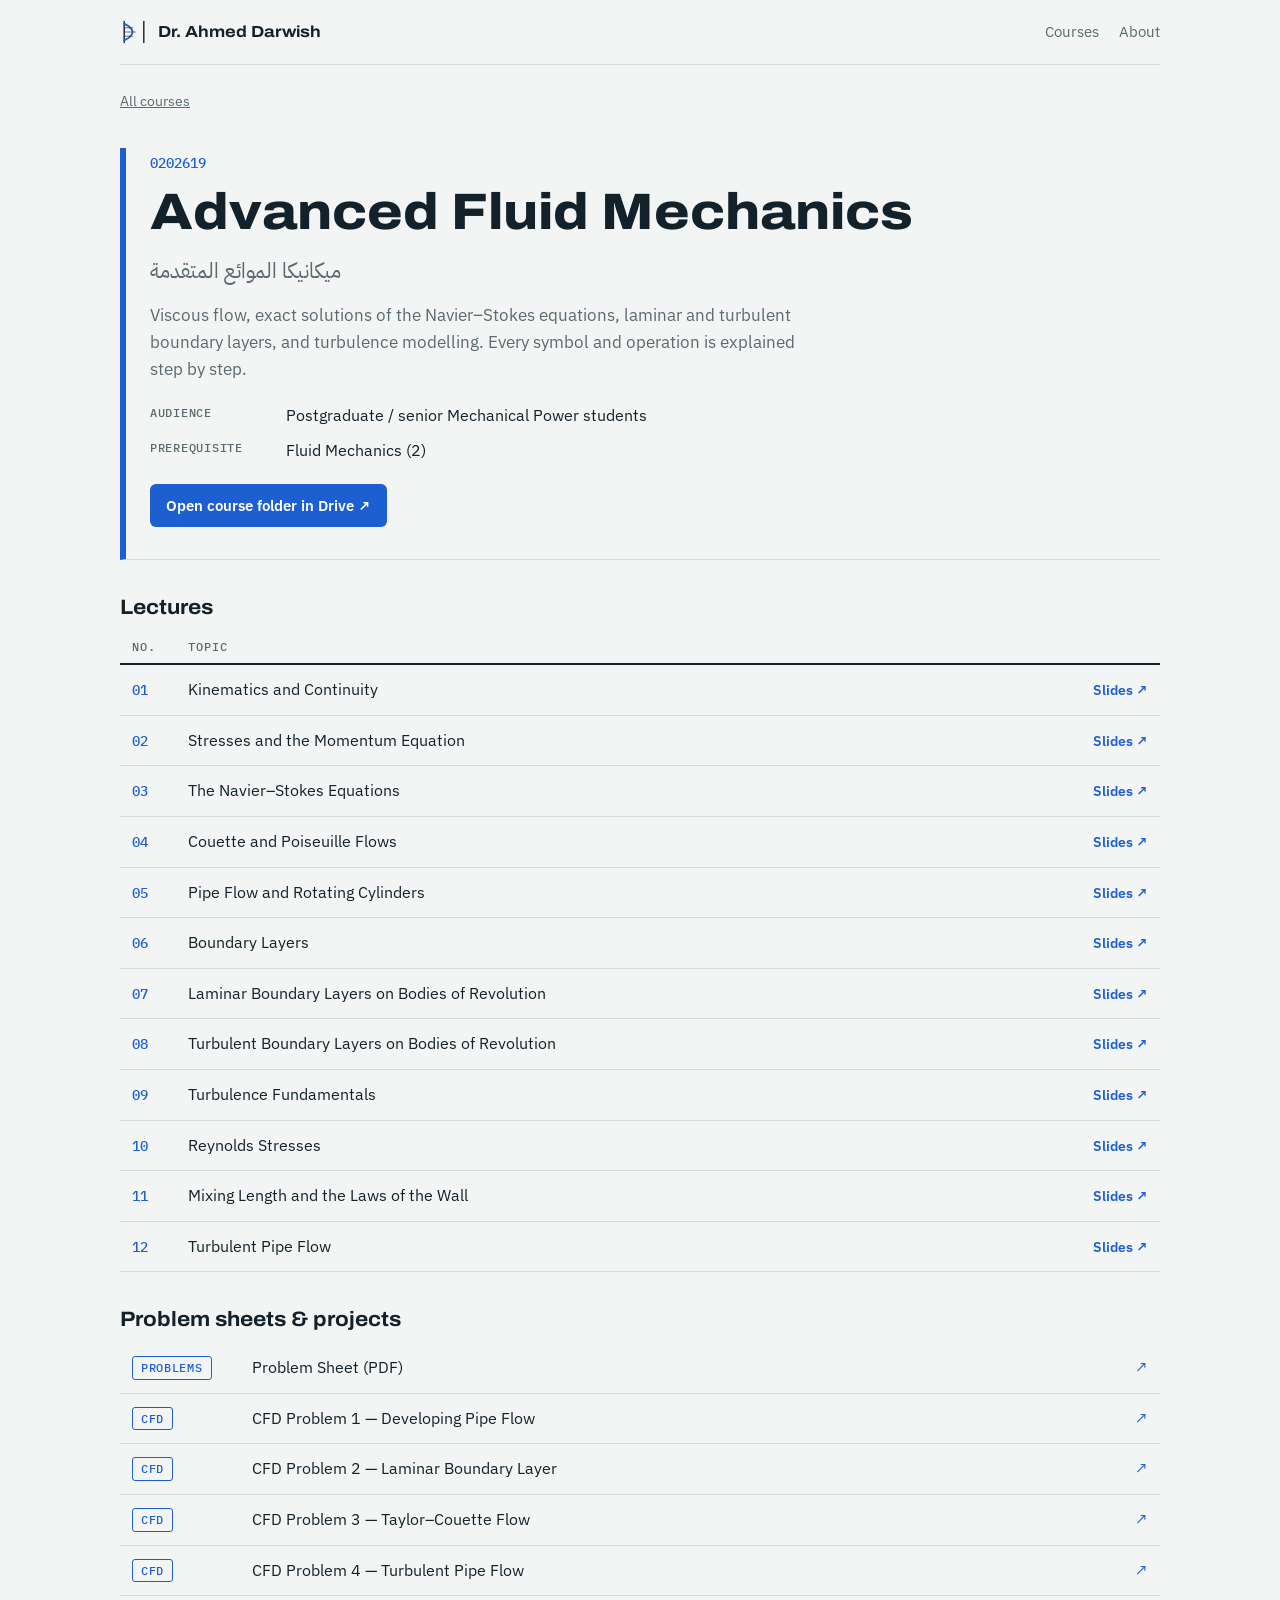
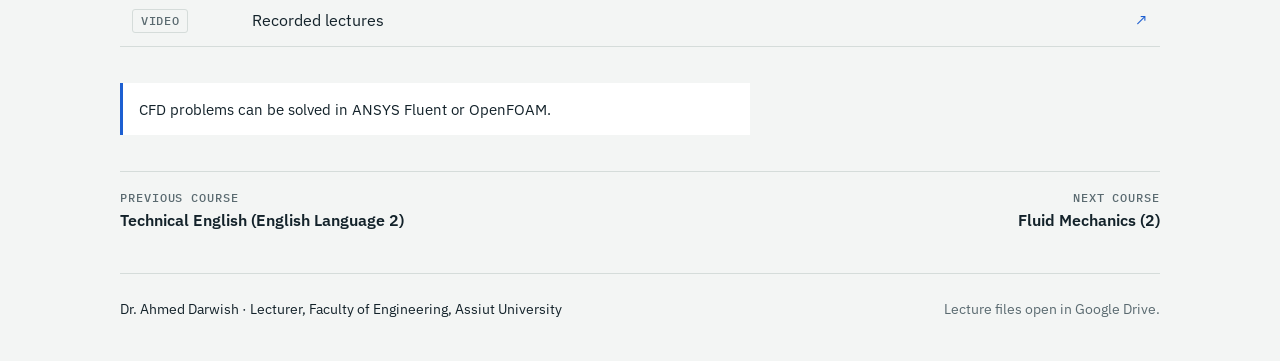
==== site/courses/advanced-fluid-mechanics.html @ e87729ba "Add teaching website source, built site and Pages workflow Co-Authored-By: Claude Opus 5.5 <noreply@" ====
<!DOCTYPE html>
<html lang="en">
<head>
<meta charset="utf-8">
<meta name="viewport" content="width=device-width, initial-scale=1">
<title>Advanced Fluid Mechanics — Dr. Ahmed Darwish</title>
<meta name="description" content="Teaching material by Dr. Ahmed Darwish: lecture slides, problem sheets and projects.">
<link rel="preconnect" href="https://fonts.googleapis.com">
<link rel="preconnect" href="https://fonts.gstatic.com" crossorigin>
<link href="https://fonts.googleapis.com/css2?family=Archivo:wdth,wght@100..125,500..800&family=IBM+Plex+Sans:wght@400;500;600&family=IBM+Plex+Mono:wght@400;500&family=IBM+Plex+Sans+Arabic:wght@400;500&display=swap" rel="stylesheet">
<link rel="stylesheet" href="../assets/style.css">
</head>
<body style="--course:#1d5fd1">
<header class="topbar">
  <a class="brand" href="../index.html"><svg class="logo" viewBox="0 0 40 40" aria-hidden="true">
<line x1="6" y1="5" x2="6" y2="35"/><line x1="34" y1="5" x2="34" y2="35"/>
<path d="M6 8 Q30 20 6 32" fill="none"/>
<g class="arrows"><line x1="6" y1="14" x2="18" y2="14"/><line x1="6" y1="20" x2="22" y2="20"/><line x1="6" y1="26" x2="18" y2="26"/></g>
</svg><span>Dr. Ahmed Darwish</span></a>
  <nav aria-label="Main"><a href="../index.html#courses">Courses</a><a href="../index.html#about">About</a></nav>
</header>
<main class="course">
<p class="crumb"><a href="../index.html#courses">All courses</a></p>
<section class="course-head">
  <p class="code">0202619</p>
  <h1>Advanced Fluid Mechanics</h1>
  <p class="ar big" lang="ar" dir="rtl">ميكانيكا الموائع المتقدمة</p>
  <p class="lede">Viscous flow, exact solutions of the Navier–Stokes equations, laminar and turbulent boundary layers, and turbulence modelling. Every symbol and operation is explained step by step.</p>
  <dl class="facts"><div><dt>Audience</dt><dd>Postgraduate / senior Mechanical Power students</dd></div><div><dt>Prerequisite</dt><dd>Fluid Mechanics (2)</dd></div></dl>
  <a class="btn" href="https://drive.google.com/drive/folders/11bUhw3XSJBJresugUp5Uxp3jfeWIfsGL" target="_blank" rel="noopener">Open course folder in Drive ↗</a>
</section>
<section><h2>Lectures</h2>
<div class="table-wrap"><table class="lectures"><thead><tr><th>No.</th><th>Topic</th><th><span class="sr">Open</span></th></tr></thead>
<tbody><tr><td class="num">01</td><td>Kinematics and Continuity</td>
<td class="act"><a href="https://drive.google.com/file/d/1ew68DriTiIOuog0fnSzXeYc1TGkYNE-W/view" target="_blank" rel="noopener">Slides <span aria-hidden="true">↗</span></a></td></tr><tr><td class="num">02</td><td>Stresses and the Momentum Equation</td>
<td class="act"><a href="https://drive.google.com/file/d/14wwGynDusBKqBQb92f4I6i-mfaVGS1e6/view" target="_blank" rel="noopener">Slides <span aria-hidden="true">↗</span></a></td></tr><tr><td class="num">03</td><td>The Navier–Stokes Equations</td>
<td class="act"><a href="https://drive.google.com/file/d/1sLDNKnH5BpZpvCQtr0Wip2yMdIEXwuG_/view" target="_blank" rel="noopener">Slides <span aria-hidden="true">↗</span></a></td></tr><tr><td class="num">04</td><td>Couette and Poiseuille Flows</td>
<td class="act"><a href="https://drive.google.com/file/d/16yXmWCnf-JcH9q3dFCY0iLqK0M65hTTX/view" target="_blank" rel="noopener">Slides <span aria-hidden="true">↗</span></a></td></tr><tr><td class="num">05</td><td>Pipe Flow and Rotating Cylinders</td>
<td class="act"><a href="https://drive.google.com/file/d/1oAgcf5UUbiU3sC-Rzp4ZI3-WsSZ0YrzI/view" target="_blank" rel="noopener">Slides <span aria-hidden="true">↗</span></a></td></tr><tr><td class="num">06</td><td>Boundary Layers</td>
<td class="act"><a href="https://drive.google.com/file/d/1IZ4vcUkQIcGLSa0U3z1fUcrT63YHScTL/view" target="_blank" rel="noopener">Slides <span aria-hidden="true">↗</span></a></td></tr><tr><td class="num">07</td><td>Laminar Boundary Layers on Bodies of Revolution</td>
<td class="act"><a href="https://drive.google.com/file/d/1vy6Q6HlUAB-jludCgNgxzDQm1ODmvFXj/view" target="_blank" rel="noopener">Slides <span aria-hidden="true">↗</span></a></td></tr><tr><td class="num">08</td><td>Turbulent Boundary Layers on Bodies of Revolution</td>
<td class="act"><a href="https://drive.google.com/file/d/1cnmg7hH6pHUTYI-PvD6zrrqTwQHMYBT1/view" target="_blank" rel="noopener">Slides <span aria-hidden="true">↗</span></a></td></tr><tr><td class="num">09</td><td>Turbulence Fundamentals</td>
<td class="act"><a href="https://drive.google.com/file/d/18GDTbffMKe_Qzs-ahc0ltrKVX7eGOZ9f/view" target="_blank" rel="noopener">Slides <span aria-hidden="true">↗</span></a></td></tr><tr><td class="num">10</td><td>Reynolds Stresses</td>
<td class="act"><a href="https://drive.google.com/file/d/1bZ6YWZshpPLJV1koSZtJ6Ax5LnKxWEcg/view" target="_blank" rel="noopener">Slides <span aria-hidden="true">↗</span></a></td></tr><tr><td class="num">11</td><td>Mixing Length and the Laws of the Wall</td>
<td class="act"><a href="https://drive.google.com/file/d/1piTNHMum9a11zHGkVBOFpydJX9JW4b6g/view" target="_blank" rel="noopener">Slides <span aria-hidden="true">↗</span></a></td></tr><tr><td class="num">12</td><td>Turbulent Pipe Flow</td>
<td class="act"><a href="https://drive.google.com/file/d/1P9Ga17GBz3F5vKu3Y5C9WY8Yhf3RL7bC/view" target="_blank" rel="noopener">Slides <span aria-hidden="true">↗</span></a></td></tr></tbody></table></div></section><section><h2>Problem sheets &amp; projects</h2><ul class="res"><li><a href="https://drive.google.com/file/d/1IWSfyA3PlT9DGsSz9E7iqzdOum_m0q5X/view" target="_blank" rel="noopener">
<span class="tag tag-sheet">Problems</span><span>Problem Sheet (PDF)</span><span class="go" aria-hidden="true">↗</span></a></li><li><a href="https://drive.google.com/file/d/1MZ0R9vrXBjq52ejvUZn-UW-We0mTLWNS/view" target="_blank" rel="noopener">
<span class="tag tag-cfd">CFD</span><span>CFD Problem 1 — Developing Pipe Flow</span><span class="go" aria-hidden="true">↗</span></a></li><li><a href="https://drive.google.com/file/d/1CsQqxKWqtESgtFBFrU7YpN6ANkUY7o42/view" target="_blank" rel="noopener">
<span class="tag tag-cfd">CFD</span><span>CFD Problem 2 — Laminar Boundary Layer</span><span class="go" aria-hidden="true">↗</span></a></li><li><a href="https://drive.google.com/file/d/1C6cXhDKFSXGO2Jwf-gHMmgPRPCBlCHUk/view" target="_blank" rel="noopener">
<span class="tag tag-cfd">CFD</span><span>CFD Problem 3 — Taylor–Couette Flow</span><span class="go" aria-hidden="true">↗</span></a></li><li><a href="https://drive.google.com/file/d/1yET71V_ahHrEBbxQkrdZu1G0imZaWlc1/view" target="_blank" rel="noopener">
<span class="tag tag-cfd">CFD</span><span>CFD Problem 4 — Turbulent Pipe Flow</span><span class="go" aria-hidden="true">↗</span></a></li><li><a href="https://drive.google.com/drive/folders/1GIkg6swN05qIl0M_qM_f2NYH1Y8rhRfA" target="_blank" rel="noopener">
<span class="tag tag-video">Video</span><span>Recorded lectures</span><span class="go" aria-hidden="true">↗</span></a></li></ul></section><p class="note">CFD problems can be solved in ANSYS Fluent or OpenFOAM.</p>
<nav class="pager" aria-label="Other courses">
  <a href="technical-english.html"><small>Previous course</small>Technical English (English Language 2)</a>
  <a href="fluid-mechanics-2.html" class="next"><small>Next course</small>Fluid Mechanics (2)</a>
</nav>
</main>
<footer class="foot">
  <p>Dr. Ahmed Darwish · Lecturer, Faculty of Engineering, Assiut University</p>
  <p class="muted">Lecture files open in Google Drive.</p>
</footer>
</body>
</html>
---- site/assets/style.css ----
/* Layout idea: a lab-notebook index. Hairline rules, mono codes in a left column,
   each course carries its own colour as a margin stripe. */
:root {
  --paper: #f3f5f4;
  --surface: #ffffff;
  --ink: #13222a;
  --muted: #5a6a70;
  --rule: #d5dcda;
  --accent: #1d5fd1;
  --course: var(--accent);
  --display: "Archivo", "Helvetica Neue", Arial, sans-serif;
  --body: "IBM Plex Sans", "Segoe UI", system-ui, sans-serif;
  --mono: "IBM Plex Mono", ui-monospace, Consolas, monospace;
  --arabic: "IBM Plex Sans Arabic", "Segoe UI", Tahoma, sans-serif;
  color-scheme: light;
}
@media (prefers-color-scheme: dark) {
  :root:not([data-theme="light"]) {
    --paper: #0f1719; --surface: #152125; --ink: #e4ecea; --muted: #94a5a9;
    --rule: #26363b; --accent: #7aa7ff; color-scheme: dark;
  }
  :root:not([data-theme="light"]) body { --course-text: color-mix(in srgb, var(--course) 55%, white); }
}
:root[data-theme="dark"] {
  --paper: #0f1719; --surface: #152125; --ink: #e4ecea; --muted: #94a5a9;
  --rule: #26363b; --accent: #7aa7ff; color-scheme: dark;
}
:root[data-theme="dark"] body { --course-text: color-mix(in srgb, var(--course) 55%, white); }

* { box-sizing: border-box; }
html { -webkit-text-size-adjust: 100%; }
body {
  margin: 0; background: var(--paper); color: var(--ink);
  font: 400 1rem/1.6 var(--body);
  --course-text: var(--course);
}
a { color: inherit; }
a:focus-visible { outline: 2px solid var(--course-text); outline-offset: 3px; border-radius: 2px; }
h1, h2, h3 { font-family: var(--display); text-wrap: balance; line-height: 1.1; margin: 0; }
.muted { color: var(--muted); }
.sr { position: absolute; width: 1px; height: 1px; overflow: hidden; clip: rect(0 0 0 0); }
.ar { font-family: var(--arabic); text-align: left; justify-self: start; }

.topbar, main, .foot { width: min(1040px, 100% - 32px); margin-inline: auto; }
.topbar {
  display: flex; justify-content: space-between; align-items: center; gap: 16px;
  padding: 18px 0; border-bottom: 1px solid var(--rule);
}
.brand { display: flex; align-items: center; gap: 10px; text-decoration: none; font: 700 1rem/1 var(--display); font-stretch: 112%; }
.logo { width: 28px; height: 28px; stroke: var(--ink); stroke-width: 2; stroke-linecap: round; }
.logo path { stroke: var(--course-text); stroke-width: 2.5; }
.logo .arrows { stroke-width: 1.4; opacity: .6; }
.topbar nav { display: flex; gap: 20px; font-size: .92rem; }
.topbar nav a { text-decoration: none; color: var(--muted); }
.topbar nav a:hover { color: var(--ink); }

/* Home */
.hero { padding: 56px 0 40px; display: grid; gap: 14px; max-width: 760px; }
.eyebrow { margin: 0; font: 500 .78rem/1 var(--mono); letter-spacing: .12em; text-transform: uppercase; color: var(--accent); }
.hero h1 { font-size: clamp(2.4rem, 6vw, 4rem); font-weight: 800; font-stretch: 118%; letter-spacing: -.01em; }
.role { margin: 0; font-size: 1.15rem; font-weight: 500; }
.lede { margin: 0; color: var(--muted); max-width: 65ch; font-size: 1.05rem; }
.phd { margin: 0; font-size: .92rem; color: var(--muted); border-left: 2px solid var(--accent); padding-left: 12px; }
.stats { display: flex; flex-wrap: wrap; gap: 40px; margin: 18px 0 0; }
.stats dt { font: 500 .75rem/1.3 var(--mono); text-transform: uppercase; letter-spacing: .08em; color: var(--muted); }
.stats dd { margin: 4px 0 0; font: 700 2.2rem/1 var(--display); font-variant-numeric: tabular-nums; }

.courses { padding: 24px 0 48px; border-top: 1px solid var(--rule); display: grid; gap: 28px; }
.courses > h2 { font-size: 1.6rem; font-stretch: 110%; }
.group h3 { font: 500 .78rem/1 var(--mono); text-transform: uppercase; letter-spacing: .1em; color: var(--muted); padding-bottom: 10px; border-bottom: 1px solid var(--rule); }
.course-list { list-style: none; margin: 0; padding: 0; }
.course-row {
  --course-text: var(--course);
  display: grid; grid-template-columns: 170px 1fr auto; gap: 20px; align-items: baseline;
  padding: 16px 12px 16px 16px; text-decoration: none; border-bottom: 1px solid var(--rule);
  border-left: 4px solid var(--course); transition: background .15s;
}
.course-row:hover { background: var(--surface); }
.course-row .code { font: 500 .85rem/1.3 var(--mono); color: var(--course-text); }
.course-row .name { display: grid; gap: 2px; }
.course-row strong { font: 650 1.12rem/1.25 var(--display); font-stretch: 105%; }
.course-row .ar { font-size: .95rem; color: var(--muted); }
.course-row em { font-style: normal; font-size: .9rem; color: var(--muted); }
.course-row .count { font: 400 .85rem/1 var(--mono); color: var(--muted); white-space: nowrap; font-variant-numeric: tabular-nums; }

/* Course page */
.course { padding-bottom: 40px; display: grid; gap: 36px; }
.crumb { margin: 24px 0 0; font-size: .9rem; }
.crumb a { color: var(--muted); }
.course-head { display: grid; gap: 14px; padding: 8px 0 32px 24px; border-left: 6px solid var(--course); border-bottom: 1px solid var(--rule); }
.course-head .code { margin: 0; font: 500 .9rem/1 var(--mono); color: var(--course-text); }
.course-head h1 { font-size: clamp(2rem, 5vw, 3.2rem); font-weight: 800; font-stretch: 112%; }
.ar.big { margin: 0; font-size: 1.3rem; color: var(--muted); }
.facts { display: grid; gap: 10px; margin: 6px 0 0; max-width: 760px; }
.facts div { display: grid; grid-template-columns: 120px 1fr; gap: 16px; }
.facts dt { font: 500 .78rem/1.6 var(--mono); text-transform: uppercase; letter-spacing: .06em; color: var(--muted); }
.facts dd { margin: 0; }
.btn {
  justify-self: start; margin-top: 6px; padding: 10px 16px; border-radius: 6px; text-decoration: none;
  background: var(--course); color: #fff; font-weight: 600; font-size: .92rem;
}
.btn:hover { filter: brightness(1.1); }
.course section > h2 { font-size: 1.3rem; font-stretch: 108%; margin-bottom: 12px; }

.table-wrap { overflow-x: auto; }
.lectures { width: 100%; border-collapse: collapse; }
.lectures th { text-align: left; font: 500 .75rem/1 var(--mono); text-transform: uppercase; letter-spacing: .08em; color: var(--muted); padding: 10px 12px; border-bottom: 2px solid var(--ink); }
.lectures td { padding: 12px; border-bottom: 1px solid var(--rule); vertical-align: baseline; }
.lectures tr:hover td { background: var(--surface); }
.lectures .num { font: 500 .9rem/1 var(--mono); color: var(--course-text); width: 56px; font-variant-numeric: tabular-nums; }
.lectures .act { text-align: right; white-space: nowrap; }
.lectures .act a { font-weight: 600; font-size: .9rem; color: var(--course-text); text-decoration: none; }
.lectures .act a:hover { text-decoration: underline; }

.res { list-style: none; margin: 0; padding: 0; display: grid; gap: 0; }
.res a { display: grid; grid-template-columns: 104px 1fr auto; gap: 16px; align-items: center; padding: 12px; border-bottom: 1px solid var(--rule); text-decoration: none; }
.res a:hover { background: var(--surface); }
.res .go { color: var(--course-text); }
.tag { font: 500 .72rem/1 var(--mono); text-transform: uppercase; letter-spacing: .06em; padding: 5px 8px; border-radius: 3px; border: 1px solid var(--rule); color: var(--muted); justify-self: start; }
.tag-cfd, .tag-sheet { border-color: var(--course); color: var(--course-text); }
.note { margin: 0; padding: 14px 16px; background: var(--surface); border-left: 3px solid var(--course); font-size: .95rem; max-width: 70ch; }

.pager { display: grid; grid-template-columns: 1fr 1fr; gap: 16px; border-top: 1px solid var(--rule); padding-top: 20px; }
.pager a { text-decoration: none; display: grid; gap: 4px; font-weight: 600; }
.pager .next { text-align: right; }
.pager small { font: 500 .72rem/1 var(--mono); text-transform: uppercase; letter-spacing: .08em; color: var(--muted); }

.foot { padding: 24px 0 40px; border-top: 1px solid var(--rule); font-size: .88rem; display: flex; flex-wrap: wrap; justify-content: space-between; gap: 8px; }
.foot p { margin: 0; }

@media (max-width: 640px) {
  .course-row { grid-template-columns: 1fr; gap: 6px; }
  .facts div { grid-template-columns: 1fr; gap: 2px; }
  .res a { grid-template-columns: 1fr auto; }
  .res .tag { grid-column: 1 / -1; }
  .stats { gap: 24px; }
  .pager { grid-template-columns: 1fr; }
  .pager .next { text-align: left; }
}
@media (prefers-reduced-motion: reduce) { * { transition: none !important; } }
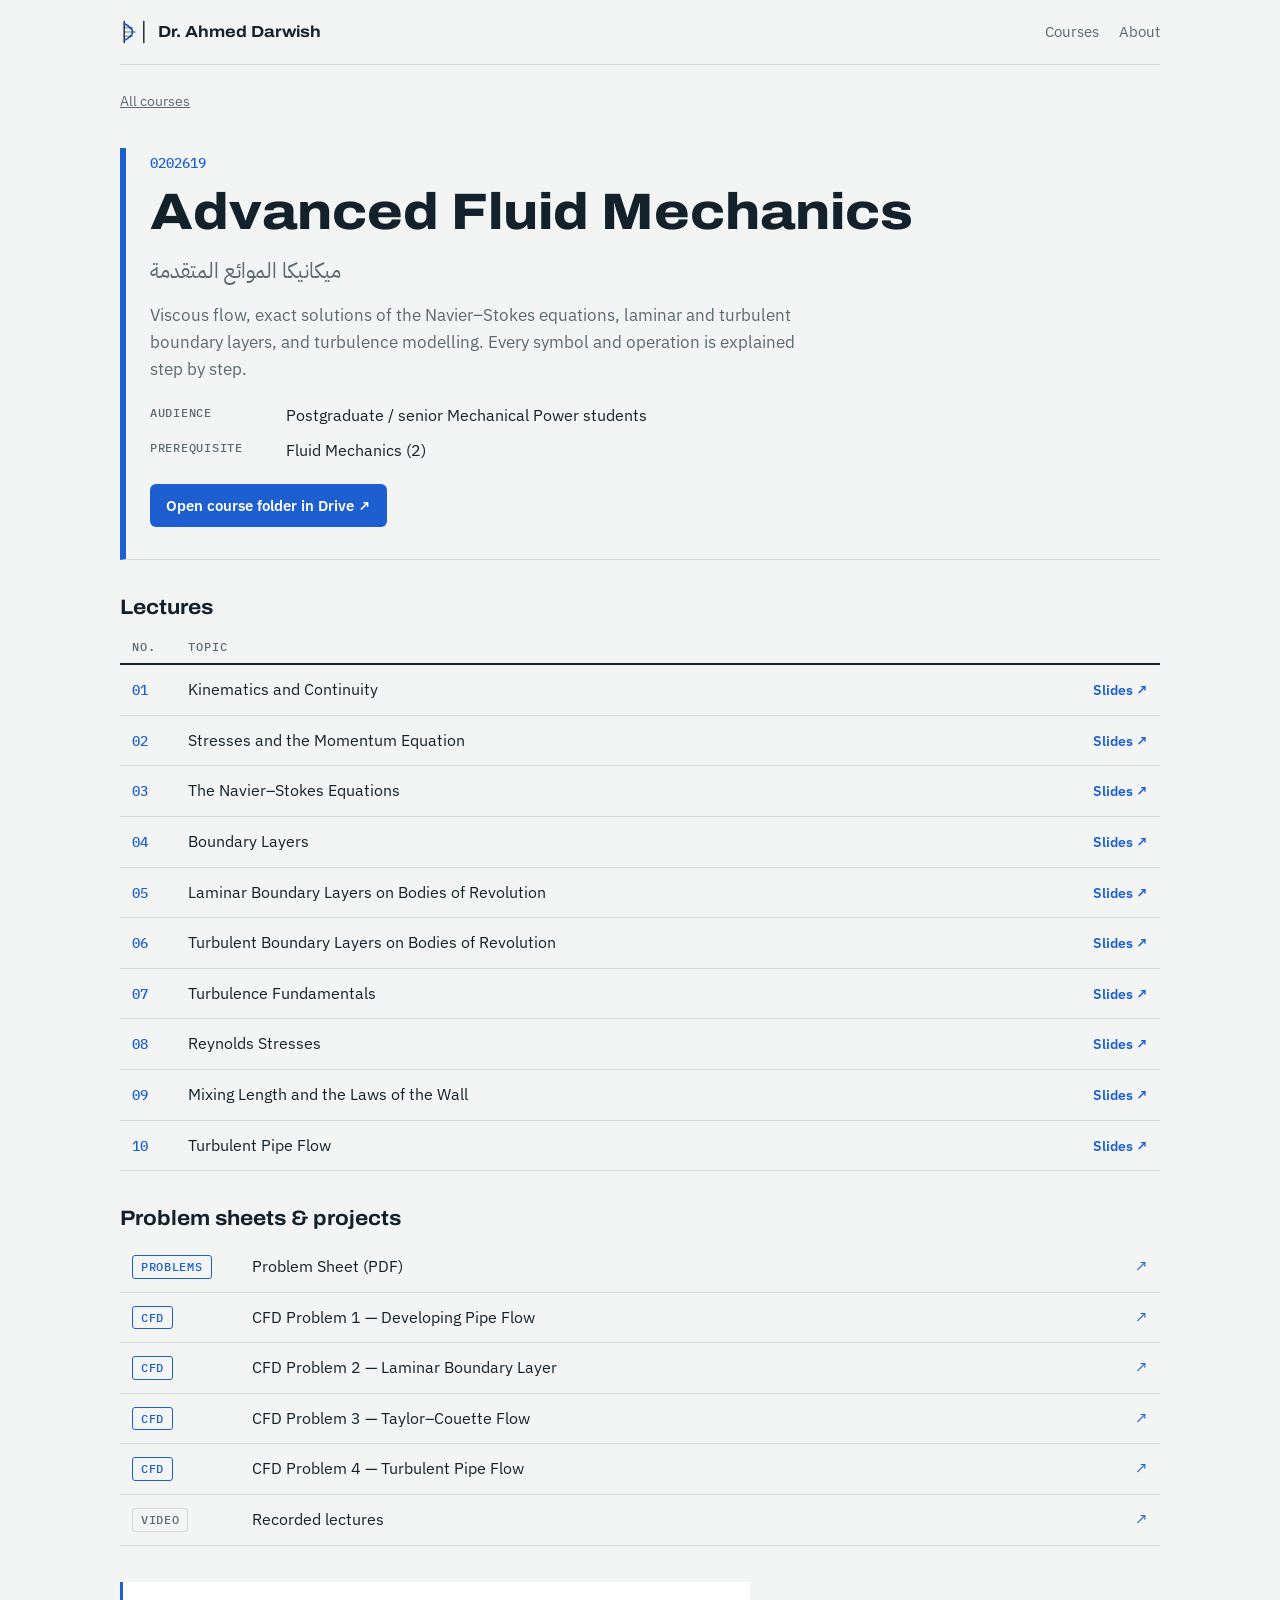
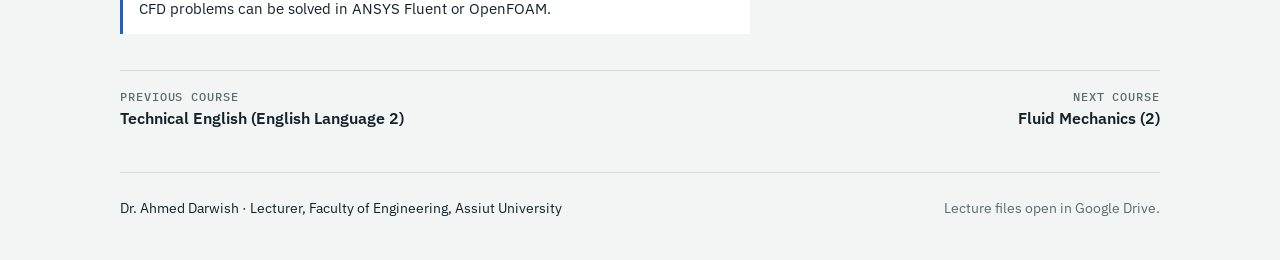
==== commit 811a543e: "Remove animated lecture decks (AFM lectures 4 and 5) from the site Co-Authored-By: Claude Opus 5.5 <" ====
--- a/site/courses/advanced-fluid-mechanics.html
+++ b/site/courses/advanced-fluid-mechanics.html
@@ -34,15 +34,13 @@
 <tbody><tr><td class="num">01</td><td>Kinematics and Continuity</td>
 <td class="act"><a href="https://drive.google.com/file/d/1ew68DriTiIOuog0fnSzXeYc1TGkYNE-W/view" target="_blank" rel="noopener">Slides <span aria-hidden="true">↗</span></a></td></tr><tr><td class="num">02</td><td>Stresses and the Momentum Equation</td>
 <td class="act"><a href="https://drive.google.com/file/d/14wwGynDusBKqBQb92f4I6i-mfaVGS1e6/view" target="_blank" rel="noopener">Slides <span aria-hidden="true">↗</span></a></td></tr><tr><td class="num">03</td><td>The Navier–Stokes Equations</td>
-<td class="act"><a href="https://drive.google.com/file/d/1sLDNKnH5BpZpvCQtr0Wip2yMdIEXwuG_/view" target="_blank" rel="noopener">Slides <span aria-hidden="true">↗</span></a></td></tr><tr><td class="num">04</td><td>Couette and Poiseuille Flows</td>
-<td class="act"><a href="https://drive.google.com/file/d/16yXmWCnf-JcH9q3dFCY0iLqK0M65hTTX/view" target="_blank" rel="noopener">Slides <span aria-hidden="true">↗</span></a></td></tr><tr><td class="num">05</td><td>Pipe Flow and Rotating Cylinders</td>
-<td class="act"><a href="https://drive.google.com/file/d/1oAgcf5UUbiU3sC-Rzp4ZI3-WsSZ0YrzI/view" target="_blank" rel="noopener">Slides <span aria-hidden="true">↗</span></a></td></tr><tr><td class="num">06</td><td>Boundary Layers</td>
-<td class="act"><a href="https://drive.google.com/file/d/1IZ4vcUkQIcGLSa0U3z1fUcrT63YHScTL/view" target="_blank" rel="noopener">Slides <span aria-hidden="true">↗</span></a></td></tr><tr><td class="num">07</td><td>Laminar Boundary Layers on Bodies of Revolution</td>
-<td class="act"><a href="https://drive.google.com/file/d/1vy6Q6HlUAB-jludCgNgxzDQm1ODmvFXj/view" target="_blank" rel="noopener">Slides <span aria-hidden="true">↗</span></a></td></tr><tr><td class="num">08</td><td>Turbulent Boundary Layers on Bodies of Revolution</td>
-<td class="act"><a href="https://drive.google.com/file/d/1cnmg7hH6pHUTYI-PvD6zrrqTwQHMYBT1/view" target="_blank" rel="noopener">Slides <span aria-hidden="true">↗</span></a></td></tr><tr><td class="num">09</td><td>Turbulence Fundamentals</td>
-<td class="act"><a href="https://drive.google.com/file/d/18GDTbffMKe_Qzs-ahc0ltrKVX7eGOZ9f/view" target="_blank" rel="noopener">Slides <span aria-hidden="true">↗</span></a></td></tr><tr><td class="num">10</td><td>Reynolds Stresses</td>
-<td class="act"><a href="https://drive.google.com/file/d/1bZ6YWZshpPLJV1koSZtJ6Ax5LnKxWEcg/view" target="_blank" rel="noopener">Slides <span aria-hidden="true">↗</span></a></td></tr><tr><td class="num">11</td><td>Mixing Length and the Laws of the Wall</td>
-<td class="act"><a href="https://drive.google.com/file/d/1piTNHMum9a11zHGkVBOFpydJX9JW4b6g/view" target="_blank" rel="noopener">Slides <span aria-hidden="true">↗</span></a></td></tr><tr><td class="num">12</td><td>Turbulent Pipe Flow</td>
+<td class="act"><a href="https://drive.google.com/file/d/1sLDNKnH5BpZpvCQtr0Wip2yMdIEXwuG_/view" target="_blank" rel="noopener">Slides <span aria-hidden="true">↗</span></a></td></tr><tr><td class="num">04</td><td>Boundary Layers</td>
+<td class="act"><a href="https://drive.google.com/file/d/1IZ4vcUkQIcGLSa0U3z1fUcrT63YHScTL/view" target="_blank" rel="noopener">Slides <span aria-hidden="true">↗</span></a></td></tr><tr><td class="num">05</td><td>Laminar Boundary Layers on Bodies of Revolution</td>
+<td class="act"><a href="https://drive.google.com/file/d/1vy6Q6HlUAB-jludCgNgxzDQm1ODmvFXj/view" target="_blank" rel="noopener">Slides <span aria-hidden="true">↗</span></a></td></tr><tr><td class="num">06</td><td>Turbulent Boundary Layers on Bodies of Revolution</td>
+<td class="act"><a href="https://drive.google.com/file/d/1cnmg7hH6pHUTYI-PvD6zrrqTwQHMYBT1/view" target="_blank" rel="noopener">Slides <span aria-hidden="true">↗</span></a></td></tr><tr><td class="num">07</td><td>Turbulence Fundamentals</td>
+<td class="act"><a href="https://drive.google.com/file/d/18GDTbffMKe_Qzs-ahc0ltrKVX7eGOZ9f/view" target="_blank" rel="noopener">Slides <span aria-hidden="true">↗</span></a></td></tr><tr><td class="num">08</td><td>Reynolds Stresses</td>
+<td class="act"><a href="https://drive.google.com/file/d/1bZ6YWZshpPLJV1koSZtJ6Ax5LnKxWEcg/view" target="_blank" rel="noopener">Slides <span aria-hidden="true">↗</span></a></td></tr><tr><td class="num">09</td><td>Mixing Length and the Laws of the Wall</td>
+<td class="act"><a href="https://drive.google.com/file/d/1piTNHMum9a11zHGkVBOFpydJX9JW4b6g/view" target="_blank" rel="noopener">Slides <span aria-hidden="true">↗</span></a></td></tr><tr><td class="num">10</td><td>Turbulent Pipe Flow</td>
 <td class="act"><a href="https://drive.google.com/file/d/1P9Ga17GBz3F5vKu3Y5C9WY8Yhf3RL7bC/view" target="_blank" rel="noopener">Slides <span aria-hidden="true">↗</span></a></td></tr></tbody></table></div></section><section><h2>Problem sheets &amp; projects</h2><ul class="res"><li><a href="https://drive.google.com/file/d/1IWSfyA3PlT9DGsSz9E7iqzdOum_m0q5X/view" target="_blank" rel="noopener">
 <span class="tag tag-sheet">Problems</span><span>Problem Sheet (PDF)</span><span class="go" aria-hidden="true">↗</span></a></li><li><a href="https://drive.google.com/file/d/1MZ0R9vrXBjq52ejvUZn-UW-We0mTLWNS/view" target="_blank" rel="noopener">
 <span class="tag tag-cfd">CFD</span><span>CFD Problem 1 — Developing Pipe Flow</span><span class="go" aria-hidden="true">↗</span></a></li><li><a href="https://drive.google.com/file/d/1CsQqxKWqtESgtFBFrU7YpN6ANkUY7o42/view" target="_blank" rel="noopener">
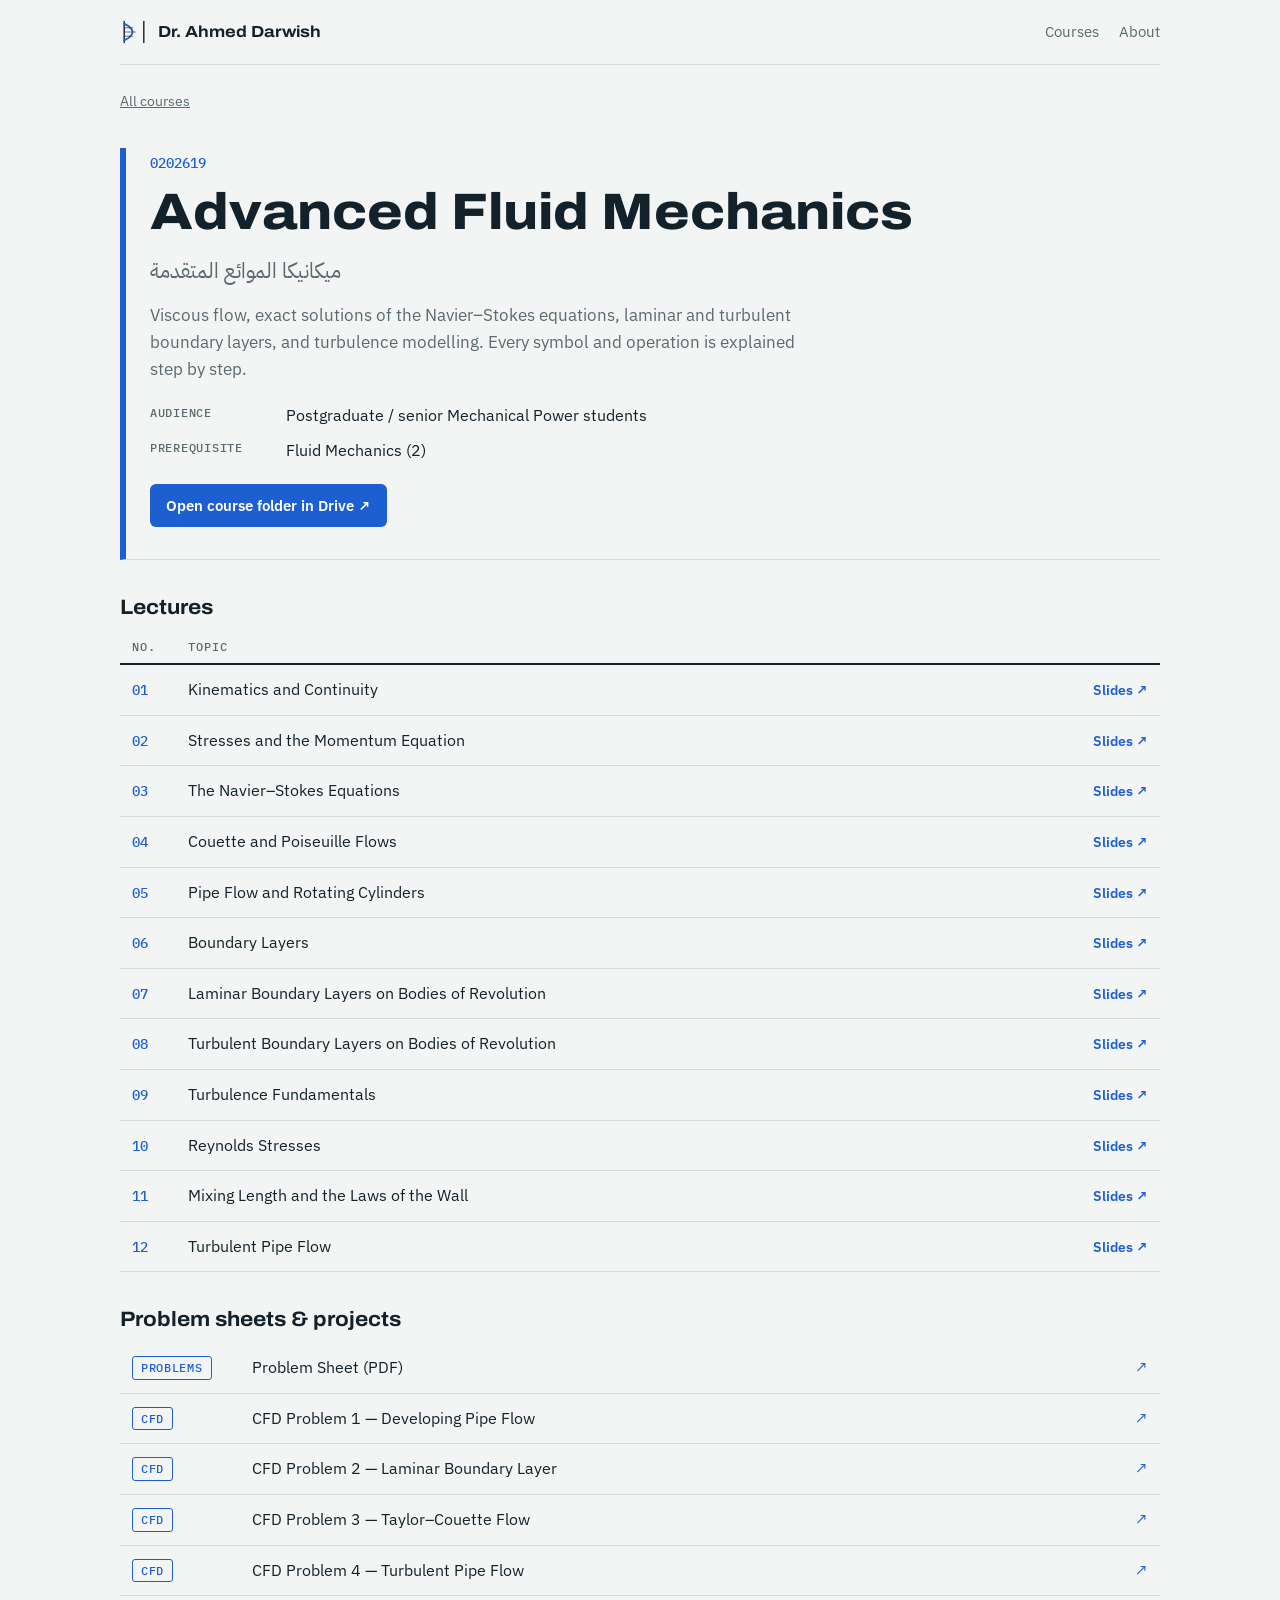
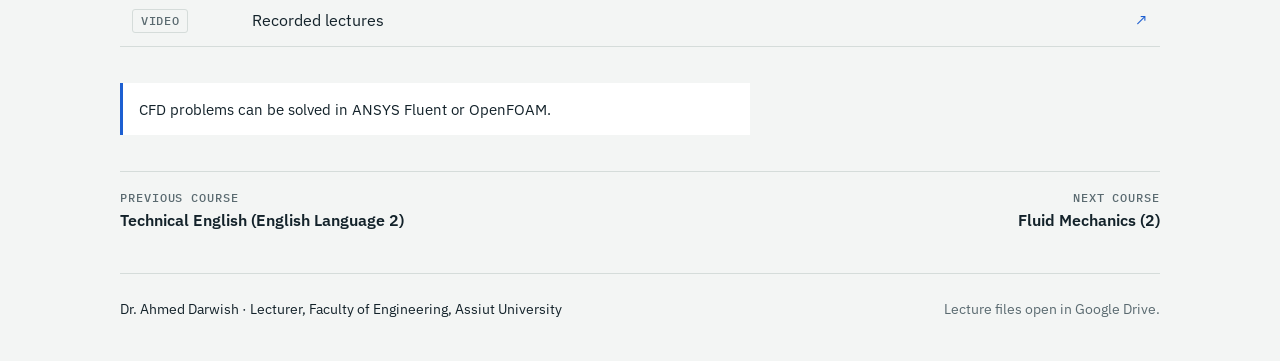
==== commit d364e34f: "Restore AFM lectures 4 and 5 with non-animated decks Co-Authored-By: Claude Opus 5.5 <noreply@anthro" ====
--- a/site/courses/advanced-fluid-mechanics.html
+++ b/site/courses/advanced-fluid-mechanics.html
@@ -34,13 +34,15 @@
 <tbody><tr><td class="num">01</td><td>Kinematics and Continuity</td>
 <td class="act"><a href="https://drive.google.com/file/d/1ew68DriTiIOuog0fnSzXeYc1TGkYNE-W/view" target="_blank" rel="noopener">Slides <span aria-hidden="true">↗</span></a></td></tr><tr><td class="num">02</td><td>Stresses and the Momentum Equation</td>
 <td class="act"><a href="https://drive.google.com/file/d/14wwGynDusBKqBQb92f4I6i-mfaVGS1e6/view" target="_blank" rel="noopener">Slides <span aria-hidden="true">↗</span></a></td></tr><tr><td class="num">03</td><td>The Navier–Stokes Equations</td>
-<td class="act"><a href="https://drive.google.com/file/d/1sLDNKnH5BpZpvCQtr0Wip2yMdIEXwuG_/view" target="_blank" rel="noopener">Slides <span aria-hidden="true">↗</span></a></td></tr><tr><td class="num">04</td><td>Boundary Layers</td>
-<td class="act"><a href="https://drive.google.com/file/d/1IZ4vcUkQIcGLSa0U3z1fUcrT63YHScTL/view" target="_blank" rel="noopener">Slides <span aria-hidden="true">↗</span></a></td></tr><tr><td class="num">05</td><td>Laminar Boundary Layers on Bodies of Revolution</td>
-<td class="act"><a href="https://drive.google.com/file/d/1vy6Q6HlUAB-jludCgNgxzDQm1ODmvFXj/view" target="_blank" rel="noopener">Slides <span aria-hidden="true">↗</span></a></td></tr><tr><td class="num">06</td><td>Turbulent Boundary Layers on Bodies of Revolution</td>
-<td class="act"><a href="https://drive.google.com/file/d/1cnmg7hH6pHUTYI-PvD6zrrqTwQHMYBT1/view" target="_blank" rel="noopener">Slides <span aria-hidden="true">↗</span></a></td></tr><tr><td class="num">07</td><td>Turbulence Fundamentals</td>
-<td class="act"><a href="https://drive.google.com/file/d/18GDTbffMKe_Qzs-ahc0ltrKVX7eGOZ9f/view" target="_blank" rel="noopener">Slides <span aria-hidden="true">↗</span></a></td></tr><tr><td class="num">08</td><td>Reynolds Stresses</td>
-<td class="act"><a href="https://drive.google.com/file/d/1bZ6YWZshpPLJV1koSZtJ6Ax5LnKxWEcg/view" target="_blank" rel="noopener">Slides <span aria-hidden="true">↗</span></a></td></tr><tr><td class="num">09</td><td>Mixing Length and the Laws of the Wall</td>
-<td class="act"><a href="https://drive.google.com/file/d/1piTNHMum9a11zHGkVBOFpydJX9JW4b6g/view" target="_blank" rel="noopener">Slides <span aria-hidden="true">↗</span></a></td></tr><tr><td class="num">10</td><td>Turbulent Pipe Flow</td>
+<td class="act"><a href="https://drive.google.com/file/d/1sLDNKnH5BpZpvCQtr0Wip2yMdIEXwuG_/view" target="_blank" rel="noopener">Slides <span aria-hidden="true">↗</span></a></td></tr><tr><td class="num">04</td><td>Couette and Poiseuille Flows</td>
+<td class="act"><a href="https://drive.google.com/file/d/1qrSjKnnl1lyOO0QejsDd-S7z1z729GiL/view" target="_blank" rel="noopener">Slides <span aria-hidden="true">↗</span></a></td></tr><tr><td class="num">05</td><td>Pipe Flow and Rotating Cylinders</td>
+<td class="act"><a href="https://drive.google.com/file/d/1MzG6m89p_0cCeodDBa4x8JJz81y60VDa/view" target="_blank" rel="noopener">Slides <span aria-hidden="true">↗</span></a></td></tr><tr><td class="num">06</td><td>Boundary Layers</td>
+<td class="act"><a href="https://drive.google.com/file/d/1IZ4vcUkQIcGLSa0U3z1fUcrT63YHScTL/view" target="_blank" rel="noopener">Slides <span aria-hidden="true">↗</span></a></td></tr><tr><td class="num">07</td><td>Laminar Boundary Layers on Bodies of Revolution</td>
+<td class="act"><a href="https://drive.google.com/file/d/1vy6Q6HlUAB-jludCgNgxzDQm1ODmvFXj/view" target="_blank" rel="noopener">Slides <span aria-hidden="true">↗</span></a></td></tr><tr><td class="num">08</td><td>Turbulent Boundary Layers on Bodies of Revolution</td>
+<td class="act"><a href="https://drive.google.com/file/d/1cnmg7hH6pHUTYI-PvD6zrrqTwQHMYBT1/view" target="_blank" rel="noopener">Slides <span aria-hidden="true">↗</span></a></td></tr><tr><td class="num">09</td><td>Turbulence Fundamentals</td>
+<td class="act"><a href="https://drive.google.com/file/d/18GDTbffMKe_Qzs-ahc0ltrKVX7eGOZ9f/view" target="_blank" rel="noopener">Slides <span aria-hidden="true">↗</span></a></td></tr><tr><td class="num">10</td><td>Reynolds Stresses</td>
+<td class="act"><a href="https://drive.google.com/file/d/1bZ6YWZshpPLJV1koSZtJ6Ax5LnKxWEcg/view" target="_blank" rel="noopener">Slides <span aria-hidden="true">↗</span></a></td></tr><tr><td class="num">11</td><td>Mixing Length and the Laws of the Wall</td>
+<td class="act"><a href="https://drive.google.com/file/d/1piTNHMum9a11zHGkVBOFpydJX9JW4b6g/view" target="_blank" rel="noopener">Slides <span aria-hidden="true">↗</span></a></td></tr><tr><td class="num">12</td><td>Turbulent Pipe Flow</td>
 <td class="act"><a href="https://drive.google.com/file/d/1P9Ga17GBz3F5vKu3Y5C9WY8Yhf3RL7bC/view" target="_blank" rel="noopener">Slides <span aria-hidden="true">↗</span></a></td></tr></tbody></table></div></section><section><h2>Problem sheets &amp; projects</h2><ul class="res"><li><a href="https://drive.google.com/file/d/1IWSfyA3PlT9DGsSz9E7iqzdOum_m0q5X/view" target="_blank" rel="noopener">
 <span class="tag tag-sheet">Problems</span><span>Problem Sheet (PDF)</span><span class="go" aria-hidden="true">↗</span></a></li><li><a href="https://drive.google.com/file/d/1MZ0R9vrXBjq52ejvUZn-UW-We0mTLWNS/view" target="_blank" rel="noopener">
 <span class="tag tag-cfd">CFD</span><span>CFD Problem 1 — Developing Pipe Flow</span><span class="go" aria-hidden="true">↗</span></a></li><li><a href="https://drive.google.com/file/d/1CsQqxKWqtESgtFBFrU7YpN6ANkUY7o42/view" target="_blank" rel="noopener">
